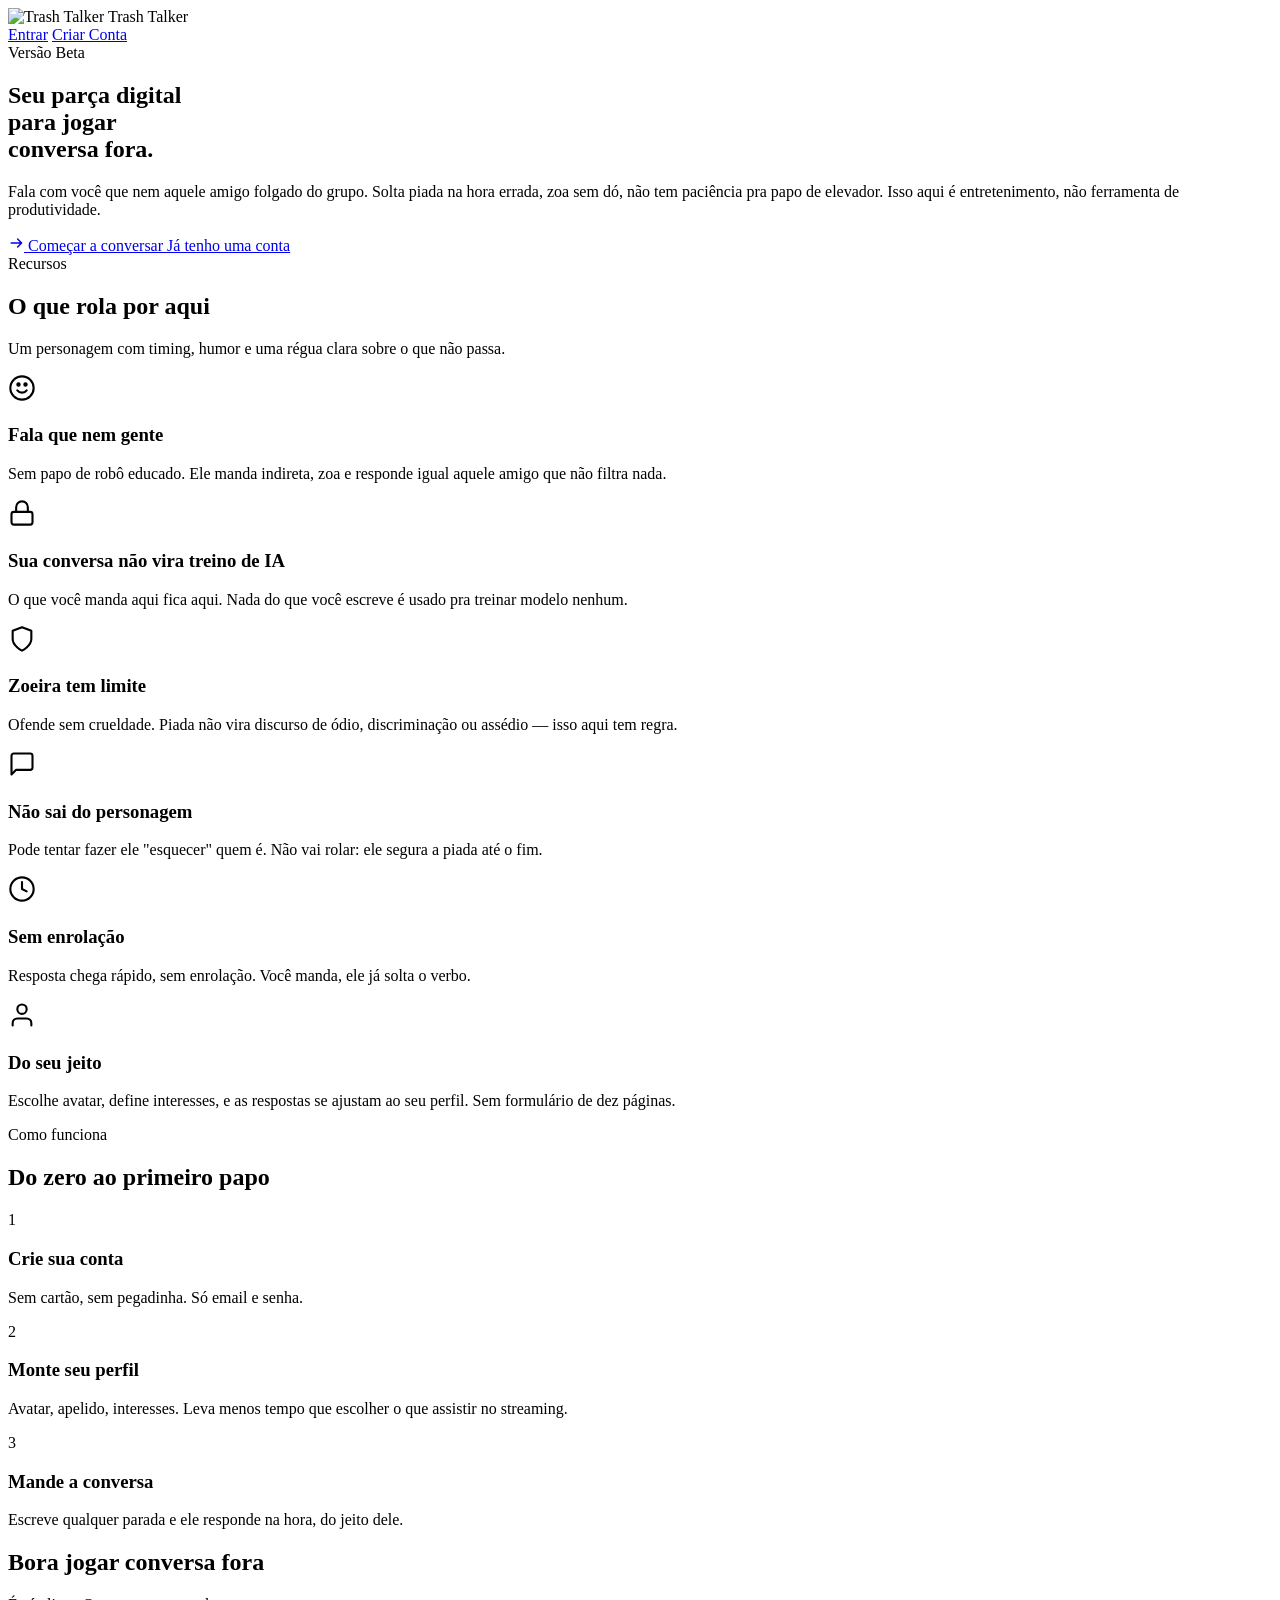
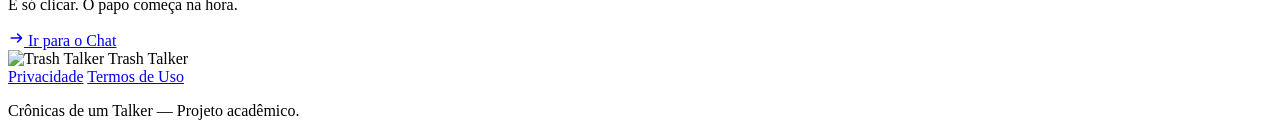
==== python-app/frontend/index.html @ 1e26c7b1 "tradh talker-  apresentação" ====
<!doctype html>
<html lang="pt-BR">
<head>
  <meta charset="utf-8" />
  <meta name="viewport" content="width=device-width, initial-scale=1" />
  <title>Trash Talker</title>
  <link rel="icon" href="/logo-talker.svg" />
  <link rel="stylesheet" href="/css/app.css" />
  <script>
    (function () {
      var theme = localStorage.getItem("theme") || "dark";
      if (theme === "dark") document.documentElement.classList.add("dark");
    })();
  </script>
</head>
<body>
  <nav class="lp-nav">
    <div class="lp-container">
      <div class="brand">
        <img class="brand-icon" src="/logo-talker.svg" alt="Trash Talker" />
        <span class="brand-name">Trash Talker</span>
      </div>
      <div class="lp-nav-actions">
        <a href="/login" class="btn-ghost" data-nav-guest>Entrar</a>
        <a href="/signup" class="btn-primary" data-nav-guest>Criar Conta</a>
        <a href="/dashboard" class="btn-primary" data-nav-user hidden>Ir para o Dashboard</a>
      </div>
    </div>
  </nav>

  <div class="lp">

    <!-- HERO -->
    <section class="lp-hero">
      <div class="lp-hero-glow"></div>
      <div class="lp-container">
        <span class="lp-badge">Versão Beta</span>
        <h1 class="lp-hero-title">
          Seu parça digital<br/>para jogar<br/><span class="lp-gradient-text">conversa fora.</span>
        </h1>
        <p class="lp-hero-sub">
          Fala com você que nem aquele amigo folgado do grupo. Solta piada na
          hora errada, zoa sem dó, não tem paciência pra papo de elevador.
          Isso aqui é entretenimento, não ferramenta de produtividade.
        </p>
        <div class="lp-hero-actions">
          <a href="/signup" class="btn-primary btn-lg lp-btn-glow" data-hero-guest>
            <svg class="icon" viewBox="0 0 20 20" width="16" height="16" fill="none" stroke="currentColor" stroke-width="1.8" stroke-linecap="round" stroke-linejoin="round"><path d="M4 10h12M12 5l5 5-5 5"/></svg>
            Começar a conversar
          </a>
          <a href="/login" class="btn-outline btn-lg" data-hero-guest>Já tenho uma conta</a>
          <a href="/dashboard" class="btn-primary btn-lg lp-btn-glow" data-hero-user hidden>
            <svg class="icon" viewBox="0 0 20 20" width="16" height="16" fill="none" stroke="currentColor" stroke-width="1.8" stroke-linecap="round" stroke-linejoin="round"><path d="M4 10h12M12 5l5 5-5 5"/></svg>
            Ir para o Chat
          </a>
        </div>
      </div>
    </section>

    <!-- FEATURES -->
    <section class="lp-features">
      <div class="lp-container">
        <span class="lp-section-badge">Recursos</span>
        <h2 class="lp-section-title">O que rola por aqui</h2>
        <p class="lp-section-sub">Um personagem com timing, humor e uma régua clara sobre o que não passa.</p>

        <div class="lp-features-grid">
          <div class="lp-feature-card">
            <div class="lp-feature-icon">
              <svg viewBox="0 0 24 24" width="28" height="28" fill="none" stroke="currentColor" stroke-width="1.8" stroke-linecap="round" stroke-linejoin="round"><path d="M12 2C6.5 2 2 6.5 2 12s4.5 10 10 10 10-4.5 10-10S17.5 2 12 2z"/><path d="M8 14s1.5 2 4 2 4-2 4-2"/><circle cx="9" cy="9" r="1" fill="currentColor"/><circle cx="15" cy="9" r="1" fill="currentColor"/></svg>
            </div>
            <h3>Fala que nem gente</h3>
            <p>Sem papo de robô educado. Ele manda indireta, zoa e responde igual aquele amigo que não filtra nada.</p>
          </div>

          <div class="lp-feature-card">
            <div class="lp-feature-icon">
              <svg viewBox="0 0 24 24" width="28" height="28" fill="none" stroke="currentColor" stroke-width="1.8" stroke-linecap="round" stroke-linejoin="round"><rect x="3" y="11" width="18" height="11" rx="2"/><path d="M7 11V7a5 5 0 0 1 10 0v4"/></svg>
            </div>
            <h3>Sua conversa não vira treino de IA</h3>
            <p>O que você manda aqui fica aqui. Nada do que você escreve é usado pra treinar modelo nenhum.</p>
          </div>

          <div class="lp-feature-card">
            <div class="lp-feature-icon">
              <svg viewBox="0 0 24 24" width="28" height="28" fill="none" stroke="currentColor" stroke-width="1.8" stroke-linecap="round" stroke-linejoin="round"><path d="M12 22s8-4 8-10V5l-8-3-8 3v7c0 6 8 10 8 10z"/></svg>
            </div>
            <h3>Zoeira tem limite</h3>
            <p>Ofende sem crueldade. Piada não vira discurso de ódio, discriminação ou assédio — isso aqui tem regra.</p>
          </div>

          <div class="lp-feature-card">
            <div class="lp-feature-icon">
              <svg viewBox="0 0 24 24" width="28" height="28" fill="none" stroke="currentColor" stroke-width="1.8" stroke-linecap="round" stroke-linejoin="round"><path d="M21 15a2 2 0 0 1-2 2H7l-4 4V5a2 2 0 0 1 2-2h14a2 2 0 0 1 2 2z"/></svg>
            </div>
            <h3>Não sai do personagem</h3>
            <p>Pode tentar fazer ele "esquecer" quem é. Não vai rolar: ele segura a piada até o fim.</p>
          </div>

          <div class="lp-feature-card">
            <div class="lp-feature-icon">
              <svg viewBox="0 0 24 24" width="28" height="28" fill="none" stroke="currentColor" stroke-width="1.8" stroke-linecap="round" stroke-linejoin="round"><circle cx="12" cy="12" r="10"/><polyline points="12 6 12 12 16 14"/></svg>
            </div>
            <h3>Sem enrolação</h3>
            <p>Resposta chega rápido, sem enrolação. Você manda, ele já solta o verbo.</p>
          </div>

          <div class="lp-feature-card">
            <div class="lp-feature-icon">
              <svg viewBox="0 0 24 24" width="28" height="28" fill="none" stroke="currentColor" stroke-width="1.8" stroke-linecap="round" stroke-linejoin="round"><path d="M20 21v-2a4 4 0 0 0-4-4H8a4 4 0 0 0-4 4v2"/><circle cx="12" cy="7" r="4"/></svg>
            </div>
            <h3>Do seu jeito</h3>
            <p>Escolhe avatar, define interesses, e as respostas se ajustam ao seu perfil. Sem formulário de dez páginas.</p>
          </div>
        </div>
      </div>
    </section>

    <!-- HOW IT WORKS -->
    <section class="lp-how">
      <div class="lp-container">
        <span class="lp-section-badge">Como funciona</span>
        <h2 class="lp-section-title">Do zero ao primeiro papo</h2>

        <div class="lp-steps">
          <div class="lp-step">
            <div class="lp-step-number">1</div>
            <div class="lp-step-content">
              <h3>Crie sua conta</h3>
              <p>Sem cartão, sem pegadinha. Só email e senha.</p>
            </div>
          </div>
          <div class="lp-step-connector"></div>
          <div class="lp-step">
            <div class="lp-step-number">2</div>
            <div class="lp-step-content">
              <h3>Monte seu perfil</h3>
              <p>Avatar, apelido, interesses. Leva menos tempo que escolher o que assistir no streaming.</p>
            </div>
          </div>
          <div class="lp-step-connector"></div>
          <div class="lp-step">
            <div class="lp-step-number">3</div>
            <div class="lp-step-content">
              <h3>Mande a conversa</h3>
              <p>Escreve qualquer parada e ele responde na hora, do jeito dele.</p>
            </div>
          </div>
        </div>
      </div>
    </section>

    <!-- CTA -->
    <section class="lp-cta">
      <div class="lp-container">
        <div class="lp-cta-inner">
          <div class="lp-cta-glow"></div>
          <h2>Bora jogar conversa fora</h2>
          <p>É só clicar. O papo começa na hora.</p>
          <a href="/dashboard" class="btn-primary btn-lg lp-btn-glow">
            <svg class="icon" viewBox="0 0 20 20" width="16" height="16" fill="none" stroke="currentColor" stroke-width="1.8" stroke-linecap="round" stroke-linejoin="round"><path d="M4 10h12M12 5l5 5-5 5"/></svg>
            Ir para o Chat
          </a>
        </div>
      </div>
    </section>

    <!-- FOOTER -->
    <footer class="lp-footer">
      <div class="lp-container">
        <div class="lp-footer-inner">
          <div class="lp-footer-brand">
            <img src="/logo-talker.svg" alt="Trash Talker" width="28" height="28" />
            <span>Trash Talker</span>
          </div>
          <div class="lp-footer-links">
            <a href="/privacy">Privacidade</a>
            <a href="/terms">Termos de Uso</a>
          </div>
          <p class="lp-footer-copy">Crônicas de um Talker &mdash; Projeto acadêmico.</p>
        </div>
      </div>
    </footer>

  </div>

  <script src="/js/api.js"></script>
  <script src="/js/theme.js"></script>
  <script src="/js/auth.js"></script>
  <!-- landing.js: ajusta a nav e o CTA do hero conforme a sessão
       (GET /api/me) - "Entrar/Criar Conta"/"Começar a conversar" para
       visitantes, "Ir para o Dashboard"/"Ir para o Chat" para quem já
       está logado. Não redireciona mais: a landing agora é a mesma
       página para os dois casos. -->
  <script src="/js/landing.js"></script>

  <!-- Fade-in on scroll -->
  <script>
    (function () {
      var els = document.querySelectorAll('.lp-feature-card, .lp-step');
      if (!els.length) return;
      var obs = new IntersectionObserver(function (entries) {
        entries.forEach(function (e) {
          if (e.isIntersecting) {
            e.target.classList.add('lp-visible');
            obs.unobserve(e.target);
          }
        });
      }, { threshold: 0.15 });
      els.forEach(function (el) { obs.observe(el); });
    })();
  </script>
</body>
</html>
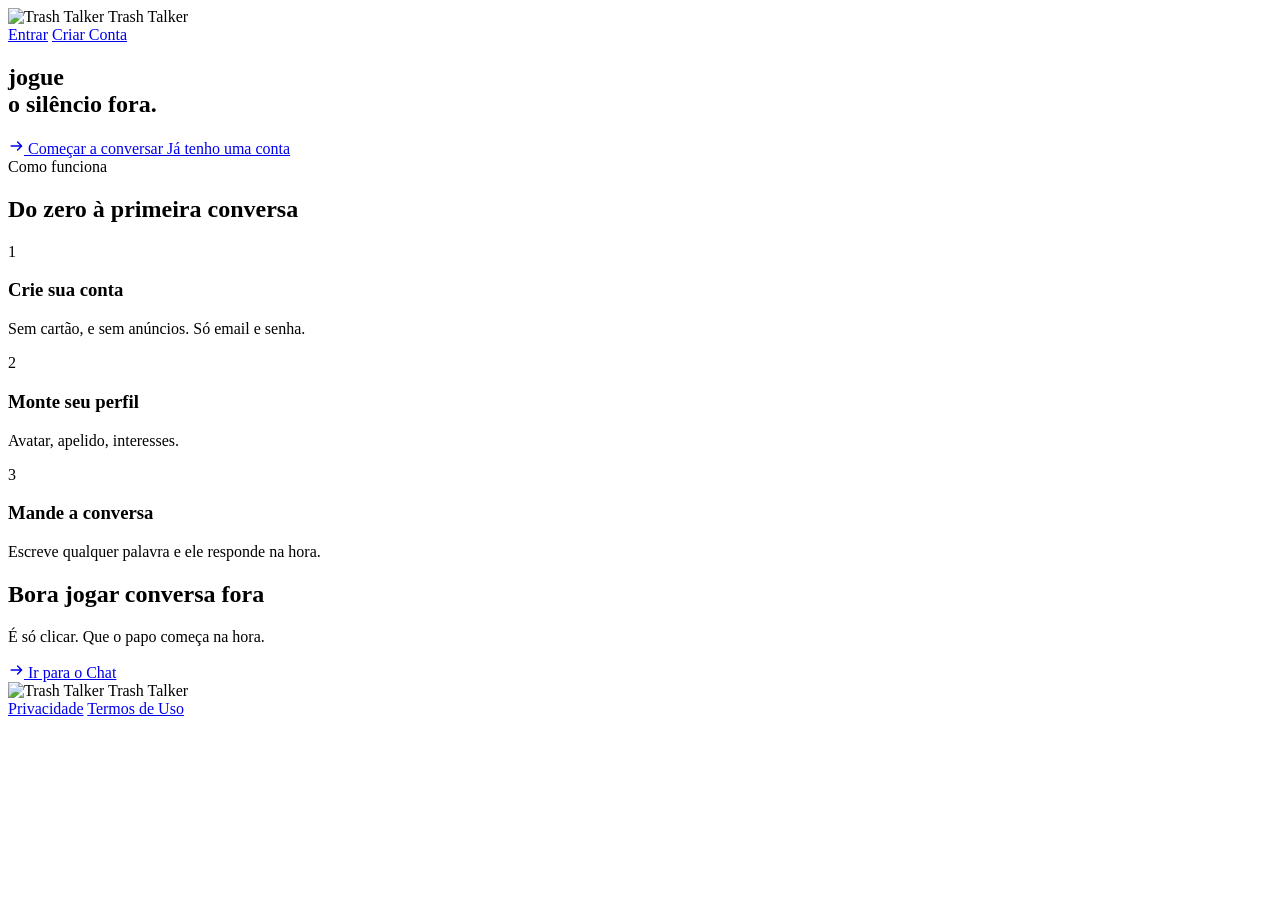
==== commit 451f1504: "bazinga" ====
--- a/python-app/frontend/index.html
+++ b/python-app/frontend/index.html
@@ -34,15 +34,10 @@
     <section class="lp-hero">
       <div class="lp-hero-glow"></div>
       <div class="lp-container">
-        <span class="lp-badge">Versão Beta</span>
+  
         <h1 class="lp-hero-title">
-          Seu parça digital<br/>para jogar<br/><span class="lp-gradient-text">conversa fora.</span>
+          jogue<br/><span class="lp-gradient-text">o silêncio fora.</span>
         </h1>
-        <p class="lp-hero-sub">
-          Fala com você que nem aquele amigo folgado do grupo. Solta piada na
-          hora errada, zoa sem dó, não tem paciência pra papo de elevador.
-          Isso aqui é entretenimento, não ferramenta de produtividade.
-        </p>
         <div class="lp-hero-actions">
           <a href="/signup" class="btn-primary btn-lg lp-btn-glow" data-hero-guest>
             <svg class="icon" viewBox="0 0 20 20" width="16" height="16" fill="none" stroke="currentColor" stroke-width="1.8" stroke-linecap="round" stroke-linejoin="round"><path d="M4 10h12M12 5l5 5-5 5"/></svg>
@@ -58,76 +53,20 @@
     </section>
 
     <!-- FEATURES -->
-    <section class="lp-features">
-      <div class="lp-container">
-        <span class="lp-section-badge">Recursos</span>
-        <h2 class="lp-section-title">O que rola por aqui</h2>
-        <p class="lp-section-sub">Um personagem com timing, humor e uma régua clara sobre o que não passa.</p>
-
-        <div class="lp-features-grid">
-          <div class="lp-feature-card">
-            <div class="lp-feature-icon">
-              <svg viewBox="0 0 24 24" width="28" height="28" fill="none" stroke="currentColor" stroke-width="1.8" stroke-linecap="round" stroke-linejoin="round"><path d="M12 2C6.5 2 2 6.5 2 12s4.5 10 10 10 10-4.5 10-10S17.5 2 12 2z"/><path d="M8 14s1.5 2 4 2 4-2 4-2"/><circle cx="9" cy="9" r="1" fill="currentColor"/><circle cx="15" cy="9" r="1" fill="currentColor"/></svg>
-            </div>
-            <h3>Fala que nem gente</h3>
-            <p>Sem papo de robô educado. Ele manda indireta, zoa e responde igual aquele amigo que não filtra nada.</p>
-          </div>
-
-          <div class="lp-feature-card">
-            <div class="lp-feature-icon">
-              <svg viewBox="0 0 24 24" width="28" height="28" fill="none" stroke="currentColor" stroke-width="1.8" stroke-linecap="round" stroke-linejoin="round"><rect x="3" y="11" width="18" height="11" rx="2"/><path d="M7 11V7a5 5 0 0 1 10 0v4"/></svg>
-            </div>
-            <h3>Sua conversa não vira treino de IA</h3>
-            <p>O que você manda aqui fica aqui. Nada do que você escreve é usado pra treinar modelo nenhum.</p>
-          </div>
-
-          <div class="lp-feature-card">
-            <div class="lp-feature-icon">
-              <svg viewBox="0 0 24 24" width="28" height="28" fill="none" stroke="currentColor" stroke-width="1.8" stroke-linecap="round" stroke-linejoin="round"><path d="M12 22s8-4 8-10V5l-8-3-8 3v7c0 6 8 10 8 10z"/></svg>
-            </div>
-            <h3>Zoeira tem limite</h3>
-            <p>Ofende sem crueldade. Piada não vira discurso de ódio, discriminação ou assédio — isso aqui tem regra.</p>
-          </div>
-
-          <div class="lp-feature-card">
-            <div class="lp-feature-icon">
-              <svg viewBox="0 0 24 24" width="28" height="28" fill="none" stroke="currentColor" stroke-width="1.8" stroke-linecap="round" stroke-linejoin="round"><path d="M21 15a2 2 0 0 1-2 2H7l-4 4V5a2 2 0 0 1 2-2h14a2 2 0 0 1 2 2z"/></svg>
-            </div>
-            <h3>Não sai do personagem</h3>
-            <p>Pode tentar fazer ele "esquecer" quem é. Não vai rolar: ele segura a piada até o fim.</p>
-          </div>
-
-          <div class="lp-feature-card">
-            <div class="lp-feature-icon">
-              <svg viewBox="0 0 24 24" width="28" height="28" fill="none" stroke="currentColor" stroke-width="1.8" stroke-linecap="round" stroke-linejoin="round"><circle cx="12" cy="12" r="10"/><polyline points="12 6 12 12 16 14"/></svg>
-            </div>
-            <h3>Sem enrolação</h3>
-            <p>Resposta chega rápido, sem enrolação. Você manda, ele já solta o verbo.</p>
-          </div>
-
-          <div class="lp-feature-card">
-            <div class="lp-feature-icon">
-              <svg viewBox="0 0 24 24" width="28" height="28" fill="none" stroke="currentColor" stroke-width="1.8" stroke-linecap="round" stroke-linejoin="round"><path d="M20 21v-2a4 4 0 0 0-4-4H8a4 4 0 0 0-4 4v2"/><circle cx="12" cy="7" r="4"/></svg>
-            </div>
-            <h3>Do seu jeito</h3>
-            <p>Escolhe avatar, define interesses, e as respostas se ajustam ao seu perfil. Sem formulário de dez páginas.</p>
-          </div>
-        </div>
-      </div>
-    </section>
+   
 
     <!-- HOW IT WORKS -->
     <section class="lp-how">
       <div class="lp-container">
         <span class="lp-section-badge">Como funciona</span>
-        <h2 class="lp-section-title">Do zero ao primeiro papo</h2>
+        <h2 class="lp-section-title">Do zero à primeira conversa</h2>
 
         <div class="lp-steps">
           <div class="lp-step">
             <div class="lp-step-number">1</div>
             <div class="lp-step-content">
               <h3>Crie sua conta</h3>
-              <p>Sem cartão, sem pegadinha. Só email e senha.</p>
+              <p>Sem cartão, e sem anúncios. Só email e senha.</p>
             </div>
           </div>
           <div class="lp-step-connector"></div>
@@ -135,7 +74,7 @@
             <div class="lp-step-number">2</div>
             <div class="lp-step-content">
               <h3>Monte seu perfil</h3>
-              <p>Avatar, apelido, interesses. Leva menos tempo que escolher o que assistir no streaming.</p>
+              <p>Avatar, apelido, interesses.</p>
             </div>
           </div>
           <div class="lp-step-connector"></div>
@@ -143,7 +82,7 @@
             <div class="lp-step-number">3</div>
             <div class="lp-step-content">
               <h3>Mande a conversa</h3>
-              <p>Escreve qualquer parada e ele responde na hora, do jeito dele.</p>
+              <p>Escreve qualquer palavra e ele responde na hora.</p>
             </div>
           </div>
         </div>
@@ -156,7 +95,7 @@
         <div class="lp-cta-inner">
           <div class="lp-cta-glow"></div>
           <h2>Bora jogar conversa fora</h2>
-          <p>É só clicar. O papo começa na hora.</p>
+          <p>É só clicar. Que o papo começa na hora.</p>
           <a href="/dashboard" class="btn-primary btn-lg lp-btn-glow">
             <svg class="icon" viewBox="0 0 20 20" width="16" height="16" fill="none" stroke="currentColor" stroke-width="1.8" stroke-linecap="round" stroke-linejoin="round"><path d="M4 10h12M12 5l5 5-5 5"/></svg>
             Ir para o Chat
@@ -177,7 +116,6 @@
             <a href="/privacy">Privacidade</a>
             <a href="/terms">Termos de Uso</a>
           </div>
-          <p class="lp-footer-copy">Crônicas de um Talker &mdash; Projeto acadêmico.</p>
         </div>
       </div>
     </footer>
